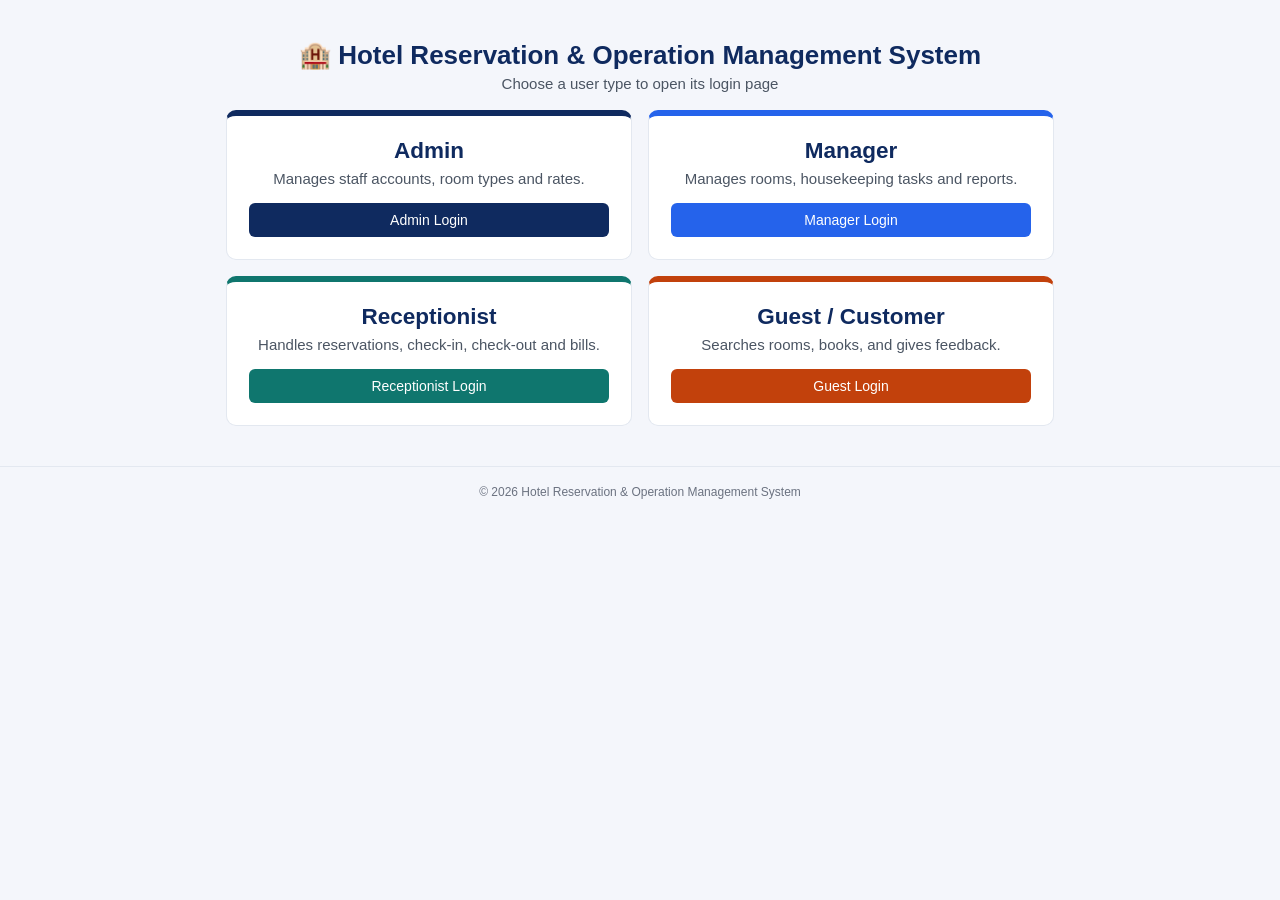
==== hotel-system/index.html @ 8aa08797 "Hotel Management System project structure" ====
<!DOCTYPE html>
<html lang="en-US">
<head>
    <meta charset="UTF-8">
    <meta name="viewport" content="width=device-width, initial-scale=1.0">
    <title>Hotel Reservation &amp; Operation Management System</title>
    <link rel="stylesheet" href="Design/Style.css">
    <script src="JS/Index.js"></script>
</head>
<body>
<div class="home">

    <div class="authhead">
        <h1>🏨 Hotel Reservation &amp; Operation Management System</h1>
        <p>Choose a user type to open its login page</p>
    </div>

    <!-- Four users: one card + one button each. The button calls goToLogin() in JS/Index.js -->
    <div class="user-grid">

        <div class="user-card admin">
            <h2>Admin</h2>
            <p>Manages staff accounts, room types and rates.</p>
            <button type="button" class="user-btn" onclick="goToLogin('admin')">Admin Login</button>
        </div>

        <div class="user-card manager">
            <h2>Manager</h2>
            <p>Manages rooms, housekeeping tasks and reports.</p>
            <button type="button" class="user-btn" onclick="goToLogin('manager')">Manager Login</button>
        </div>

        <div class="user-card receptionist">
            <h2>Receptionist</h2>
            <p>Handles reservations, check-in, check-out and bills.</p>
            <button type="button" class="user-btn" onclick="goToLogin('receptionist')">Receptionist Login</button>
        </div>

        <div class="user-card guest">
            <h2>Guest / Customer</h2>
            <p>Searches rooms, books, and gives feedback.</p>
            <button type="button" class="user-btn" onclick="goToLogin('guest')">Guest Login</button>
        </div>

    </div>
</div>
<div class="footer">© 2026 Hotel Reservation &amp; Operation Management System</div>
</body>
</html>
---- hotel-system/Design/Style.css ----
/* Design/Style.css (Leader only) - shared look for every page.
   Colours: blue #2563eb, navy #0f2a5f, page background #f4f6fb, cards white */
* {
    box-sizing: border-box;
}

body {
    margin: 0;
    background-color: #f4f6fb;
    font-family: "Segoe UI", Arial, Helvetica, sans-serif;
    font-size: 15px;
    color: #1f2937;
}

/* ---------- top bar ---------- */
.topbar {
    overflow: hidden;
    background-color: #ffffff;
    border-bottom: 1px solid #e3e8f0;
    padding: 14px 28px;
}

.brand {
    float: left;
    font-size: 22px;
    font-weight: bold;
    color: #2563eb;
}

.brand small {
    font-size: 12px;
    font-weight: normal;
    color: #4b5563;
    margin-left: 10px;
}

.topright {
    float: right;
    font-size: 14px;
    padding-top: 4px;
}

.topright span {
    color: #4b5563;
    margin-right: 16px;
}

.topright a {
    color: #2563eb;
    text-decoration: none;
    font-weight: bold;
}

.topright a:hover {
    text-decoration: underline;
}

/* ---------- page layout: sidebar on the left, content on the right ---------- */
.wrap {
    max-width: 1080px;
    margin: 26px auto;
    padding: 0 16px;
    overflow: hidden;
}

.sidebar {
    float: left;
    width: 200px;
    background-color: #ffffff;
    border: 1px solid #e3e8f0;
    border-radius: 10px;
    padding: 14px;
}

.sidebar h4 {
    margin: 0 0 10px 0;
    font-size: 13px;
    color: #4b5563;
}

.sidebar a {
    display: block;
    padding: 10px 12px;
    margin-bottom: 4px;
    border-radius: 6px;
    color: #1f2937;
    text-decoration: none;
}

.sidebar a:hover {
    background-color: #eaf1ff;
}

.sidebar a.active {
    background-color: #2563eb;
    color: #ffffff;
}

.content {
    margin-left: 224px;
}

.crumb {
    font-size: 11px;
    font-weight: bold;
    letter-spacing: 1px;
    text-transform: uppercase;
    color: #2563eb;
}

.title {
    margin: 2px 0 4px 0;
    font-size: 30px;
    color: #0f2a5f;
}

.desc {
    margin: 0 0 16px 0;
    color: #4b5563;
}

.footer {
    text-align: center;
    font-size: 12px;
    color: #6b7280;
    border-top: 1px solid #e3e8f0;
    padding: 18px;
    margin-top: 10px;
}

/* ---------- cards and forms ---------- */
.card {
    background-color: #ffffff;
    border: 1px solid #e3e8f0;
    border-radius: 10px;
    padding: 18px;
    margin-bottom: 16px;
}

.card h2 {
    margin: 0;
    font-size: 19px;
    color: #0f2a5f;
}

.card .sub {
    margin: 2px 0 12px 0;
    font-size: 12px;
    color: #6b7280;
}

fieldset {
    border: 1px solid #dbe3ee;
    border-radius: 8px;
    padding: 14px;
    margin: 0;
}

legend {
    background-color: #eaf1ff;
    color: #2563eb;
    font-size: 13px;
    font-weight: bold;
    padding: 3px 10px;
    border-radius: 4px;
}

table {
    width: 100%;
    border-collapse: collapse;
}

td, th {
    padding: 7px 6px;
    vertical-align: top;
    text-align: left;
}

.formtable td:first-child {
    width: 170px;
    font-size: 14px;
}

input[type="text"], input[type="number"], input[type="email"],
input[type="password"], input[type="date"], select, textarea {
    width: 100%;
    padding: 9px 10px;
    font-family: inherit;
    font-size: 14px;
    border: 1px solid #cbd5e1;
    border-radius: 6px;
    background-color: #ffffff;
}

input:focus, select:focus, textarea:focus {
    border-color: #2563eb;
    outline: 2px solid #dbe8ff;
}

button, input[type="button"], input[type="submit"] {
    padding: 9px 20px;
    font-family: inherit;
    font-size: 14px;
    color: #ffffff;
    background-color: #2563eb;
    border: none;
    border-radius: 6px;
    cursor: pointer;
    margin-right: 6px;
}

button:hover, input[type="button"]:hover, input[type="submit"]:hover {
    background-color: #1d4ed8;
}

button.light {
    background-color: #e5eaf3;
    color: #1f2937;
}

button.light:hover {
    background-color: #d5ddeb;
}

button.danger {
    background-color: #dc2626;
}

button.danger:hover {
    background-color: #b91c1c;
}

td button {
    padding: 5px 12px;
    font-size: 13px;
}

button.tab {
    background-color: #e5eaf3;
    color: #1f2937;
    font-weight: bold;
}

button.tab.on {
    background-color: #2563eb;
    color: #ffffff;
}

/* ---------- data tables ---------- */
.datatable th {
    background-color: #f1f5f9;
    color: #475569;
    font-size: 11px;
    text-transform: uppercase;
    letter-spacing: 0.5px;
}

.datatable td {
    border-bottom: 1px solid #e5e7eb;
    vertical-align: middle;
}

/* status badges (the class is the status text) */
.badge {
    display: inline-block;
    padding: 3px 10px;
    border-radius: 12px;
    font-size: 12px;
    font-weight: bold;
}

.badge.Available, .badge.Done, .badge.Checked-out, .badge.Active {
    background-color: #dcfce7;
    color: #166534;
}

.badge.Occupied, .badge.Reserved, .badge.Checked-in {
    background-color: #dbeafe;
    color: #1e40af;
}

.badge.Maintenance, .badge.Pending {
    background-color: #fef3c7;
    color: #92400e;
}

.badge.Cancelled, .badge.Disabled {
    background-color: #fee2e2;
    color: #991b1b;
}

/* error text (red) and success text (green) */
p.error {
    color: #dc2626;
    font-size: 12px;
    font-weight: bold;
    margin: 3px 0 0 0;
}

p.ok {
    color: #166534;
    font-size: 14px;
    font-weight: bold;
}

/* ---------- user selection page (index.html): one card per user ---------- */
.home {
    max-width: 860px;
    margin: 40px auto;
    padding: 0 16px;
}

.user-grid {
    display: flex;
    flex-wrap: wrap;
    gap: 16px;
}

.user-card {
    flex: 1 1 calc(50% - 16px);
    background-color: #ffffff;
    border: 1px solid #e3e8f0;
    border-top: 6px solid #2563eb;
    border-radius: 10px;
    padding: 22px;
    text-align: center;
}

.user-card h2 {
    margin: 0 0 6px 0;
    color: #0f2a5f;
}

.user-card p {
    margin: 0 0 16px 0;
    color: #4b5563;
}

.user-btn {
    width: 100%;
    margin: 0;
}

.user-card.admin { border-top-color: #0f2a5f; }
.user-card.manager { border-top-color: #2563eb; }
.user-card.receptionist { border-top-color: #0f766e; }
.user-card.guest { border-top-color: #c2410c; }
.user-card.admin .user-btn { background-color: #0f2a5f; }
.user-card.receptionist .user-btn { background-color: #0f766e; }
.user-card.guest .user-btn { background-color: #c2410c; }

/* ---------- login / registration pages ---------- */
.authbox {
    max-width: 540px;
    margin: 40px auto;
    padding: 0 16px;
}

.authhead {
    text-align: center;
    margin-bottom: 18px;
}

.authhead h1 {
    margin: 0;
    font-size: 26px;
    color: #0f2a5f;
}

.authhead p {
    margin: 4px 0 0 0;
    color: #4b5563;
}

.backlink {
    display: block;
    margin-bottom: 12px;
    font-size: 14px;
    color: #2563eb;
    text-decoration: none;
}

.hint {
    margin: 14px 0 0 0;
    font-size: 12px;
    color: #6b7280;
    text-align: center;
}

.hint a {
    color: #2563eb;
}

/* final result box above the buttons (same idea as the teacher's #ResultText) */
.resultbox {
    text-align: center;
    font-weight: bold;
    padding: 10px;
    margin-bottom: 12px;
    border-radius: 6px;
}

.resultbox:empty {
    display: none;
}

.resultbox.success {
    color: #166534;
    background-color: #dcfce7;
    border: 1px solid #86efac;
}

.resultbox.failed {
    color: #991b1b;
    background-color: #fee2e2;
    border: 1px solid #fca5a5;
}
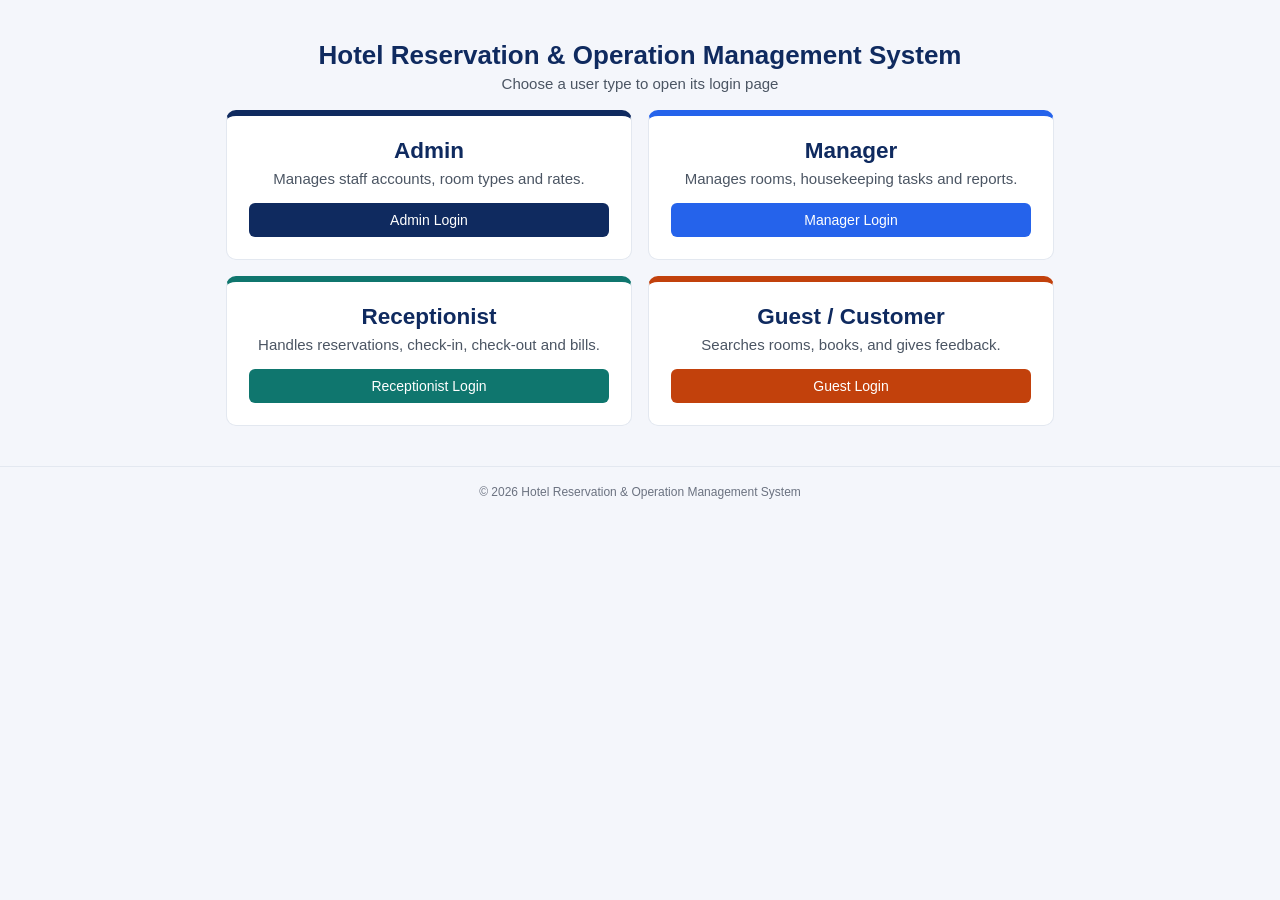
==== commit b8a2c9c8: "commited" ====
--- a/hotel-system/index.html
+++ b/hotel-system/index.html
@@ -11,7 +11,7 @@
 <div class="home">
 
     <div class="authhead">
-        <h1>🏨 Hotel Reservation &amp; Operation Management System</h1>
+        <h1> Hotel Reservation &amp; Operation Management System</h1>
         <p>Choose a user type to open its login page</p>
     </div>
 
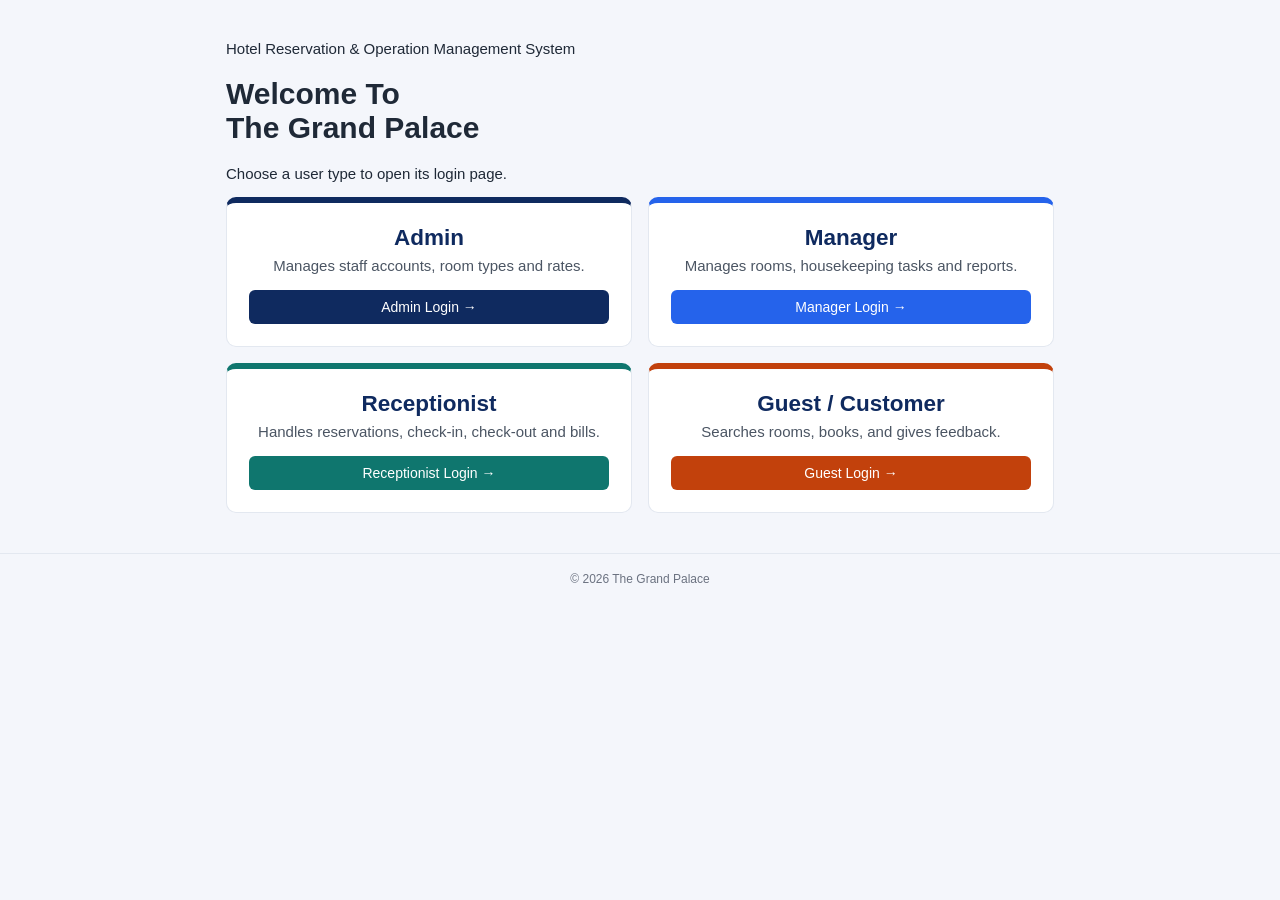
==== commit 93ac7341: "Hotel name change" ====
--- a/hotel-system/index.html
+++ b/hotel-system/index.html
@@ -3,47 +3,48 @@
 <head>
     <meta charset="UTF-8">
     <meta name="viewport" content="width=device-width, initial-scale=1.0">
-    <title>Hotel Reservation &amp; Operation Management System</title>
+    <title>The Grand Palace</title>
     <link rel="stylesheet" href="Design/Style.css">
     <script src="JS/Index.js"></script>
 </head>
 <body>
 <div class="home">
+    <div class="hero">
 
-    <div class="authhead">
-        <h1> Hotel Reservation &amp; Operation Management System</h1>
-        <p>Choose a user type to open its login page</p>
-    </div>
+        <div class="hero-text">
+            <span class="tag">Hotel Reservation &amp; Operation Management System</span>
+            <h1>Welcome To<br>The Grand Palace</h1>
+            <p>Choose a user type to open its login page.</p>
+        </div>
+        <div class="user-grid">
 
-    <!-- Four users: one card + one button each. The button calls goToLogin() in JS/Index.js -->
-    <div class="user-grid">
+            <div class="user-card admin">
+                <h2>Admin</h2>
+                <p>Manages staff accounts, room types and rates.</p>
+                <button type="button" class="user-btn" onclick="goToLogin('admin')">Admin Login →</button>
+            </div>
 
-        <div class="user-card admin">
-            <h2>Admin</h2>
-            <p>Manages staff accounts, room types and rates.</p>
-            <button type="button" class="user-btn" onclick="goToLogin('admin')">Admin Login</button>
+            <div class="user-card manager">
+                <h2>Manager</h2>
+                <p>Manages rooms, housekeeping tasks and reports.</p>
+                <button type="button" class="user-btn" onclick="goToLogin('manager')">Manager Login →</button>
+            </div>
+
+            <div class="user-card receptionist">
+                <h2>Receptionist</h2>
+                <p>Handles reservations, check-in, check-out and bills.</p>
+                <button type="button" class="user-btn" onclick="goToLogin('receptionist')">Receptionist Login →</button>
+            </div>
+
+            <div class="user-card guest">
+                <h2>Guest / Customer</h2>
+                <p>Searches rooms, books, and gives feedback.</p>
+                <button type="button" class="user-btn" onclick="goToLogin('guest')">Guest Login →</button>
+            </div>
+
         </div>
-
-        <div class="user-card manager">
-            <h2>Manager</h2>
-            <p>Manages rooms, housekeeping tasks and reports.</p>
-            <button type="button" class="user-btn" onclick="goToLogin('manager')">Manager Login</button>
-        </div>
-
-        <div class="user-card receptionist">
-            <h2>Receptionist</h2>
-            <p>Handles reservations, check-in, check-out and bills.</p>
-            <button type="button" class="user-btn" onclick="goToLogin('receptionist')">Receptionist Login</button>
-        </div>
-
-        <div class="user-card guest">
-            <h2>Guest / Customer</h2>
-            <p>Searches rooms, books, and gives feedback.</p>
-            <button type="button" class="user-btn" onclick="goToLogin('guest')">Guest Login</button>
-        </div>
-
     </div>
 </div>
-<div class="footer">© 2026 Hotel Reservation &amp; Operation Management System</div>
+<div class="footer">© 2026 The Grand Palace</div>
 </body>
 </html>
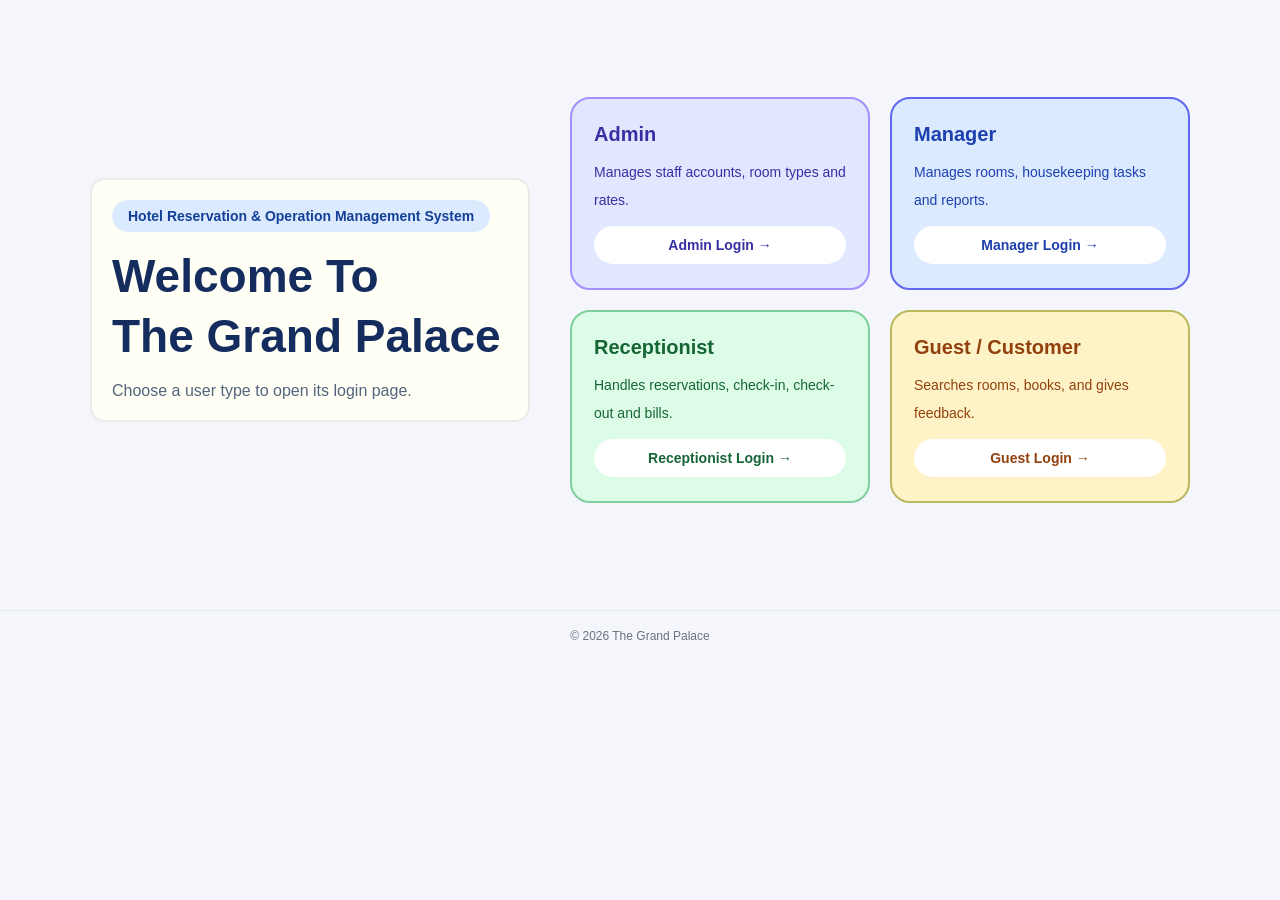
==== commit abca23d6: "Move home page styles into Index.css and changed Save Room to Add Room, Save Task to Add Task in Man" ====
--- a/hotel-system/index.html
+++ b/hotel-system/index.html
@@ -5,6 +5,7 @@
     <meta name="viewport" content="width=device-width, initial-scale=1.0">
     <title>The Grand Palace</title>
     <link rel="stylesheet" href="Design/Style.css">
+    <link rel="stylesheet" href="Design/Index.css">
     <script src="JS/Index.js"></script>
 </head>
 <body>
--- a/hotel-system/Design/Style.css
+++ b/hotel-system/Design/Style.css
@@ -1,5 +1,3 @@
-/* Design/Style.css (Leader only) - shared look for every page.
-   Colours: blue #2563eb, navy #0f2a5f, page background #f4f6fb, cards white */
 * {
     box-sizing: border-box;
 }
@@ -12,7 +10,6 @@
     color: #1f2937;
 }
 
-/* ---------- top bar ---------- */
 .topbar {
     overflow: hidden;
     background-color: #ffffff;
@@ -55,7 +52,6 @@
     text-decoration: underline;
 }
 
-/* ---------- page layout: sidebar on the left, content on the right ---------- */
 .wrap {
     max-width: 1080px;
     margin: 26px auto;
@@ -103,8 +99,6 @@
 .crumb {
     font-size: 11px;
     font-weight: bold;
-    letter-spacing: 1px;
-    text-transform: uppercase;
     color: #2563eb;
 }
 
@@ -128,7 +122,6 @@
     margin-top: 10px;
 }
 
-/* ---------- cards and forms ---------- */
 .card {
     background-color: #ffffff;
     border: 1px solid #e3e8f0;
@@ -241,18 +234,15 @@
     font-weight: bold;
 }
 
-button.tab.on {
+button.on {
     background-color: #2563eb;
     color: #ffffff;
 }
 
-/* ---------- data tables ---------- */
 .datatable th {
     background-color: #f1f5f9;
     color: #475569;
     font-size: 11px;
-    text-transform: uppercase;
-    letter-spacing: 0.5px;
 }
 
 .datatable td {
@@ -260,7 +250,6 @@
     vertical-align: middle;
 }
 
-/* status badges (the class is the status text) */
 .badge {
     display: inline-block;
     padding: 3px 10px;
@@ -269,27 +258,26 @@
     font-weight: bold;
 }
 
-.badge.Available, .badge.Done, .badge.Checked-out, .badge.Active {
+.Available, .Done, .Checked-out, .Active {
     background-color: #dcfce7;
     color: #166534;
 }
 
-.badge.Occupied, .badge.Reserved, .badge.Checked-in {
+.Occupied, .Reserved, .Checked-in {
     background-color: #dbeafe;
     color: #1e40af;
 }
 
-.badge.Maintenance, .badge.Pending {
+.Maintenance, .Pending {
     background-color: #fef3c7;
     color: #92400e;
 }
 
-.badge.Cancelled, .badge.Disabled {
+.Cancelled, .Disabled {
     background-color: #fee2e2;
     color: #991b1b;
 }
 
-/* error text (red) and success text (green) */
 p.error {
     color: #dc2626;
     font-size: 12px;
@@ -303,53 +291,6 @@
     font-weight: bold;
 }
 
-/* ---------- user selection page (index.html): one card per user ---------- */
-.home {
-    max-width: 860px;
-    margin: 40px auto;
-    padding: 0 16px;
-}
-
-.user-grid {
-    display: flex;
-    flex-wrap: wrap;
-    gap: 16px;
-}
-
-.user-card {
-    flex: 1 1 calc(50% - 16px);
-    background-color: #ffffff;
-    border: 1px solid #e3e8f0;
-    border-top: 6px solid #2563eb;
-    border-radius: 10px;
-    padding: 22px;
-    text-align: center;
-}
-
-.user-card h2 {
-    margin: 0 0 6px 0;
-    color: #0f2a5f;
-}
-
-.user-card p {
-    margin: 0 0 16px 0;
-    color: #4b5563;
-}
-
-.user-btn {
-    width: 100%;
-    margin: 0;
-}
-
-.user-card.admin { border-top-color: #0f2a5f; }
-.user-card.manager { border-top-color: #2563eb; }
-.user-card.receptionist { border-top-color: #0f766e; }
-.user-card.guest { border-top-color: #c2410c; }
-.user-card.admin .user-btn { background-color: #0f2a5f; }
-.user-card.receptionist .user-btn { background-color: #0f766e; }
-.user-card.guest .user-btn { background-color: #c2410c; }
-
-/* ---------- login / registration pages ---------- */
 .authbox {
     max-width: 540px;
     margin: 40px auto;
@@ -391,7 +332,6 @@
     color: #2563eb;
 }
 
-/* final result box above the buttons (same idea as the teacher's #ResultText) */
 .resultbox {
     text-align: center;
     font-weight: bold;
@@ -404,14 +344,14 @@
     display: none;
 }
 
-.resultbox.success {
+.success {
     color: #166534;
     background-color: #dcfce7;
     border: 1px solid #86efac;
 }
 
-.resultbox.failed {
+.failed {
     color: #991b1b;
     background-color: #fee2e2;
     border: 1px solid #fca5a5;
-}
+}
--- a/hotel-system/Design/Index.css
+++ b/hotel-system/Design/Index.css
@@ -0,0 +1,118 @@
+*{
+    margin: 0;
+    padding: 0;
+    box-sizing: border-box;
+}
+
+body {
+    font-family: Arial, sans-serif;
+    background-color: #f4f6fc;
+    color: #142d5e;
+}
+
+.home {
+    width: 100%;
+    min-height: 600px;
+    padding: 40px 6%;
+    justify-content: center;
+    display: flex;
+    align-items: center;
+    padding: 40px 6%;
+    margin:0px;
+}
+.hero {
+    align-items: center;
+    width: 100%;
+    max-width: 1100px;
+    display: grid;
+    grid-template-columns: 40% 60%;
+    gap: 40px;
+}
+.hero-text {
+    padding: 20px 0;
+    border: 2px solid rgb(236, 233, 233);
+    padding: 20px;
+    border-radius: 15px;
+    background-color: rgb(255, 255, 245) ;
+}
+.tag {
+    background-color: #dceaff;
+    color: rgb(19, 63, 151);
+    display: inline-block;
+    padding: 8px 16px;
+    border-radius: 25px;
+    font-size: 14px;
+    font-weight: bold;
+    margin-bottom: 15px;
+}
+
+.hero-text h1 {
+    line-height: 1.3;
+    font-size: 46px;
+    margin-bottom: 15px;
+    color: #142d5e;
+}
+
+.hero-text p {
+    color: #53647e;
+    font-size: 16px;  
+}
+.user-grid {
+    display: grid;
+    grid-template-columns: repeat(2, 300px);
+    gap: 20px;
+    
+}
+
+.user-card {
+    padding: 24px 22px;
+    border-radius: 20px;
+    border: 2px solid #6366f1;
+}
+.admin {
+    background-color: #e0e7ff;
+    color: #3730a3;
+    border: 2px solid #a48fff;
+}
+.manager {
+    background-color: #dbeafe;
+    color: #1e40af;
+    border: 2px solid #6366f1;
+}
+.receptionist {
+    background-color: #dcfce7;
+    color: #166534;
+    border: 2px solid #7fcf9d;
+}
+
+.guest {
+    background-color: #fef3c7;
+    color: #92400e;
+    border: 2px solid #bbb95d
+}
+
+
+.user-card h2 {
+    font-size: 20px;
+    margin-bottom: 12px;
+}
+.user-card p {
+    font-size: 14px;
+    line-height: 2;
+    min-height: 45px;
+    margin-bottom: 12px;
+}
+.user-btn {
+    padding: 11px;
+    width: 100%;
+    background-color: white;
+    color: inherit;
+    border: none;
+    border-radius: 25px;
+    font-size: 14px;
+    font-weight: bold;
+}
+
+.user-btn:hover {
+    background-color: #e5e7eb;
+}
